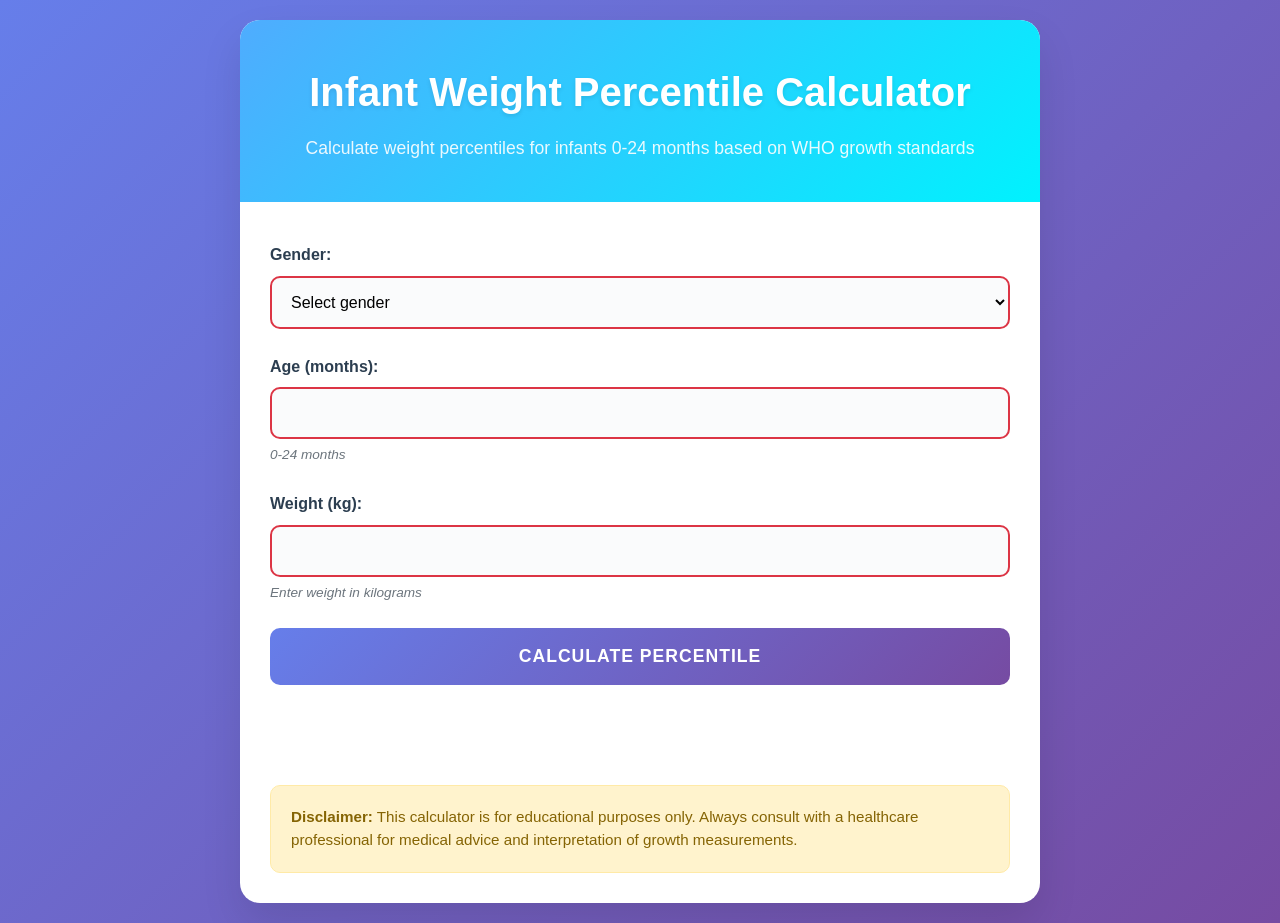
==== index.html @ 7ba15d12 "Create infant weight percentile calculator with HTML, CSS, and JS Co-authored-by: kara.limchiu <kara" ====
<!DOCTYPE html>
<html lang="en">
<head>
    <meta charset="UTF-8">
    <meta name="viewport" content="width=device-width, initial-scale=1.0">
    <title>Infant Weight Percentile Calculator</title>
    <link rel="stylesheet" href="styles.css">
</head>
<body>
    <div class="container">
        <header>
            <h1>Infant Weight Percentile Calculator</h1>
            <p>Calculate weight percentiles for infants 0-24 months based on WHO growth standards</p>
        </header>

        <div class="calculator-card">
            <form id="percentile-form">
                <div class="input-group">
                    <label for="gender">Gender:</label>
                    <select id="gender" required>
                        <option value="">Select gender</option>
                        <option value="male">Male</option>
                        <option value="female">Female</option>
                    </select>
                </div>

                <div class="input-group">
                    <label for="age-months">Age (months):</label>
                    <input type="number" id="age-months" min="0" max="24" step="0.1" required>
                    <span class="input-help">0-24 months</span>
                </div>

                <div class="input-group">
                    <label for="weight">Weight (kg):</label>
                    <input type="number" id="weight" min="1" max="20" step="0.01" required>
                    <span class="input-help">Enter weight in kilograms</span>
                </div>

                <button type="submit">Calculate Percentile</button>
            </form>

            <div id="result" class="result-section" style="display: none;">
                <h3>Result</h3>
                <div class="result-content">
                    <div class="percentile-display">
                        <span class="percentile-number" id="percentile-value">--</span>
                        <span class="percentile-label">percentile</span>
                    </div>
                    <div class="result-details">
                        <p id="result-interpretation"></p>
                        <div class="percentile-ranges">
                            <div class="range-item">
                                <span class="range-label">Below 3rd percentile:</span>
                                <span class="range-description">Underweight</span>
                            </div>
                            <div class="range-item">
                                <span class="range-label">3rd-97th percentile:</span>
                                <span class="range-description">Normal weight</span>
                            </div>
                            <div class="range-item">
                                <span class="range-label">Above 97th percentile:</span>
                                <span class="range-description">Overweight</span>
                            </div>
                        </div>
                    </div>
                </div>
            </div>
        </div>

        <div class="disclaimer">
            <p><strong>Disclaimer:</strong> This calculator is for educational purposes only. Always consult with a healthcare professional for medical advice and interpretation of growth measurements.</p>
        </div>
    </div>

    <script src="script.js"></script>
</body>
</html>
---- styles.css ----
/* Reset and base styles */
* {
    margin: 0;
    padding: 0;
    box-sizing: border-box;
}

body {
    font-family: 'Segoe UI', Tahoma, Geneva, Verdana, sans-serif;
    line-height: 1.6;
    color: #333;
    background: linear-gradient(135deg, #667eea 0%, #764ba2 100%);
    min-height: 100vh;
    padding: 20px;
}

.container {
    max-width: 800px;
    margin: 0 auto;
    background: white;
    border-radius: 20px;
    box-shadow: 0 20px 40px rgba(0, 0, 0, 0.1);
    overflow: hidden;
}

/* Header styles */
header {
    background: linear-gradient(135deg, #4facfe 0%, #00f2fe 100%);
    color: white;
    padding: 40px 30px;
    text-align: center;
}

header h1 {
    font-size: 2.5rem;
    font-weight: 700;
    margin-bottom: 10px;
    text-shadow: 0 2px 4px rgba(0, 0, 0, 0.1);
}

header p {
    font-size: 1.1rem;
    opacity: 0.9;
    font-weight: 300;
}

/* Calculator card styles */
.calculator-card {
    padding: 40px 30px;
    background: white;
}

/* Form styles */
#percentile-form {
    margin-bottom: 30px;
}

.input-group {
    margin-bottom: 25px;
}

.input-group label {
    display: block;
    font-weight: 600;
    margin-bottom: 8px;
    color: #2c3e50;
    font-size: 1rem;
}

.input-group input,
.input-group select {
    width: 100%;
    padding: 15px;
    border: 2px solid #e1e8ed;
    border-radius: 10px;
    font-size: 1rem;
    transition: all 0.3s ease;
    background: #fafbfc;
}

.input-group input:focus,
.input-group select:focus {
    outline: none;
    border-color: #4facfe;
    background: white;
    box-shadow: 0 0 0 3px rgba(79, 172, 254, 0.1);
}

.input-help {
    display: block;
    font-size: 0.85rem;
    color: #6c757d;
    margin-top: 5px;
    font-style: italic;
}

/* Button styles */
button[type="submit"] {
    width: 100%;
    background: linear-gradient(135deg, #667eea 0%, #764ba2 100%);
    color: white;
    border: none;
    padding: 18px;
    border-radius: 10px;
    font-size: 1.1rem;
    font-weight: 600;
    cursor: pointer;
    transition: all 0.3s ease;
    text-transform: uppercase;
    letter-spacing: 1px;
}

button[type="submit"]:hover {
    transform: translateY(-2px);
    box-shadow: 0 10px 20px rgba(102, 126, 234, 0.4);
}

button[type="submit"]:active {
    transform: translateY(0);
}

/* Result section styles */
.result-section {
    background: linear-gradient(135deg, #f8f9ff 0%, #e8f4fd 100%);
    border-radius: 15px;
    padding: 30px;
    margin-top: 30px;
    border: 1px solid #e1e8ed;
}

.result-section h3 {
    color: #2c3e50;
    margin-bottom: 20px;
    font-size: 1.5rem;
    text-align: center;
}

.result-content {
    display: flex;
    flex-direction: column;
    gap: 25px;
}

/* Percentile display */
.percentile-display {
    text-align: center;
    padding: 25px;
    background: white;
    border-radius: 15px;
    box-shadow: 0 5px 15px rgba(0, 0, 0, 0.05);
}

.percentile-number {
    font-size: 3.5rem;
    font-weight: 700;
    display: block;
    margin-bottom: 5px;
}

.percentile-number.normal {
    color: #28a745;
}

.percentile-number.low {
    color: #dc3545;
}

.percentile-number.high {
    color: #fd7e14;
}

.percentile-label {
    font-size: 1.2rem;
    color: #6c757d;
    font-weight: 500;
}

/* Result details */
.result-details {
    background: white;
    padding: 25px;
    border-radius: 15px;
    box-shadow: 0 5px 15px rgba(0, 0, 0, 0.05);
}

#result-interpretation {
    font-size: 1.1rem;
    text-align: center;
    margin-bottom: 25px;
    padding: 15px;
    background: #f8f9fa;
    border-radius: 10px;
    font-weight: 500;
}

/* Percentile ranges */
.percentile-ranges {
    display: grid;
    gap: 12px;
}

.range-item {
    display: flex;
    justify-content: space-between;
    align-items: center;
    padding: 12px 15px;
    background: #f8f9fa;
    border-radius: 8px;
    border-left: 4px solid #e9ecef;
}

.range-item:nth-child(1) {
    border-left-color: #dc3545;
}

.range-item:nth-child(2) {
    border-left-color: #28a745;
}

.range-item:nth-child(3) {
    border-left-color: #fd7e14;
}

.range-label {
    font-weight: 600;
    color: #2c3e50;
}

.range-description {
    color: #6c757d;
    font-weight: 500;
}

/* Disclaimer */
.disclaimer {
    background: #fff3cd;
    border: 1px solid #ffeaa7;
    border-radius: 10px;
    padding: 20px;
    margin: 30px;
    color: #856404;
}

.disclaimer p {
    margin: 0;
    font-size: 0.95rem;
    line-height: 1.5;
}

/* Responsive design */
@media (max-width: 768px) {
    body {
        padding: 10px;
    }
    
    .container {
        border-radius: 15px;
    }
    
    header {
        padding: 30px 20px;
    }
    
    header h1 {
        font-size: 2rem;
    }
    
    .calculator-card {
        padding: 30px 20px;
    }
    
    .disclaimer {
        margin: 20px;
        padding: 15px;
    }
    
    .percentile-number {
        font-size: 2.5rem;
    }
    
    .result-content {
        gap: 20px;
    }
    
    .result-details,
    .percentile-display {
        padding: 20px;
    }
}

@media (max-width: 480px) {
    header h1 {
        font-size: 1.8rem;
    }
    
    header p {
        font-size: 1rem;
    }
    
    .calculator-card {
        padding: 20px 15px;
    }
    
    .disclaimer {
        margin: 15px;
        padding: 12px;
    }
    
    .percentile-number {
        font-size: 2rem;
    }
    
    .range-item {
        flex-direction: column;
        align-items: flex-start;
        gap: 5px;
    }
}

/* Animation for result appearance */
.result-section {
    animation: slideUp 0.5s ease-out;
}

@keyframes slideUp {
    from {
        opacity: 0;
        transform: translateY(30px);
    }
    to {
        opacity: 1;
        transform: translateY(0);
    }
}

/* Loading state */
.loading {
    opacity: 0.7;
    pointer-events: none;
}

/* Form validation styles */
.input-group input:invalid,
.input-group select:invalid {
    border-color: #dc3545;
}

.input-group input:valid,
.input-group select:valid {
    border-color: #28a745;
}
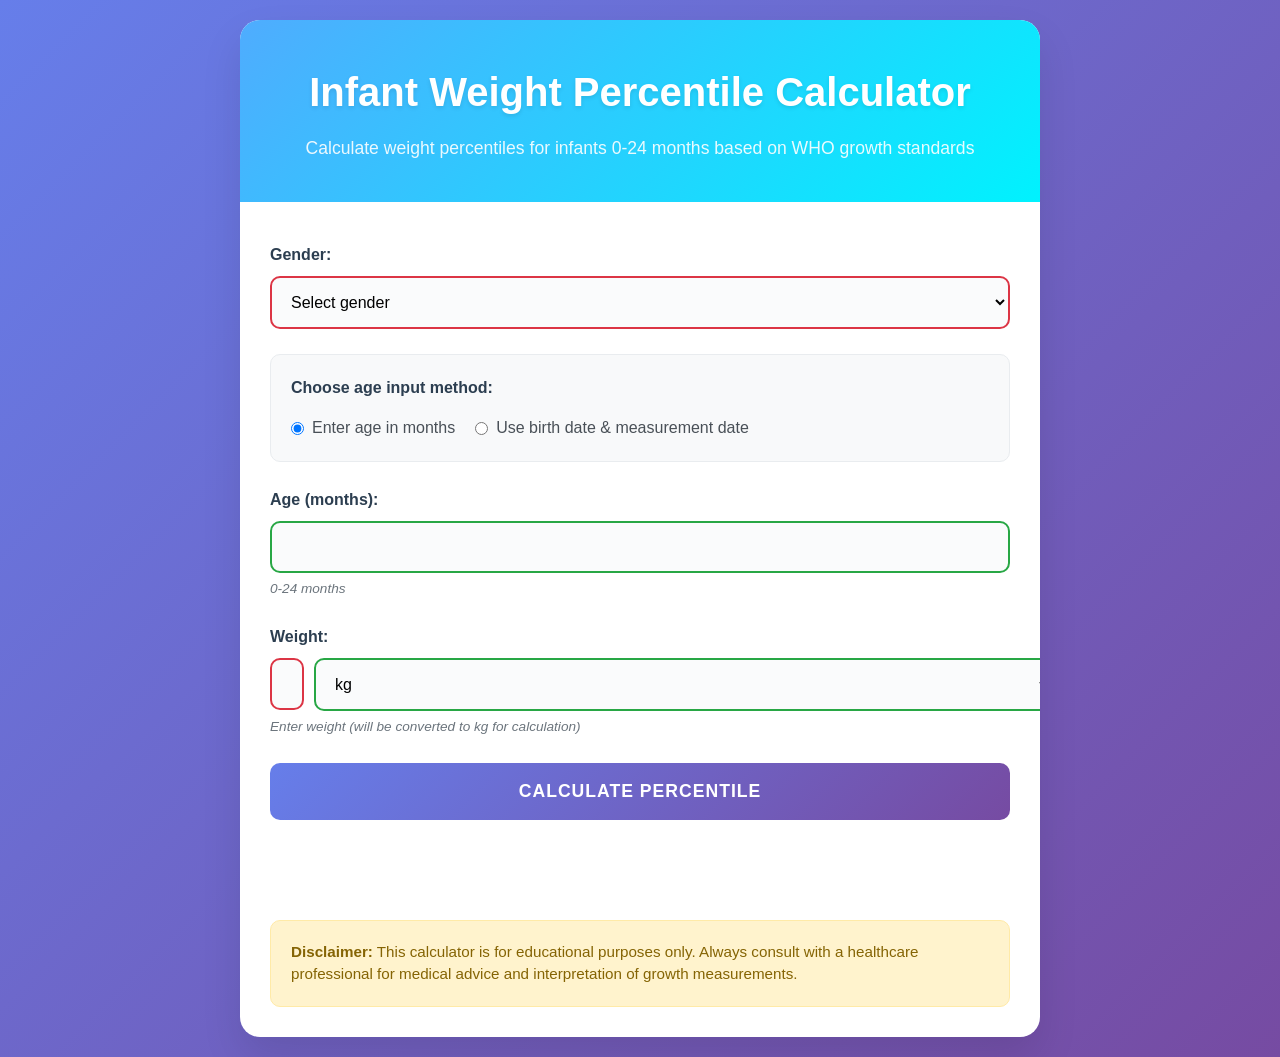
==== commit c06ee5eb: "Add flexible age input and weight unit conversion options Co-authored-by: kara.limchiu <kara.limchiu" ====
--- a/index.html
+++ b/index.html
@@ -24,16 +24,53 @@
                     </select>
                 </div>
 
-                <div class="input-group">
+                <!-- Age Input Options -->
+                <div class="input-method-selector">
+                    <label class="method-label">Choose age input method:</label>
+                    <div class="radio-group">
+                        <label class="radio-option">
+                            <input type="radio" name="age-method" value="months" checked>
+                            <span>Enter age in months</span>
+                        </label>
+                        <label class="radio-option">
+                            <input type="radio" name="age-method" value="dates">
+                            <span>Use birth date & measurement date</span>
+                        </label>
+                    </div>
+                </div>
+
+                <!-- Age in Months (Default) -->
+                <div class="input-group" id="age-months-group">
                     <label for="age-months">Age (months):</label>
-                    <input type="number" id="age-months" min="0" max="24" step="0.1" required>
+                    <input type="number" id="age-months" min="0" max="24" step="0.1">
                     <span class="input-help">0-24 months</span>
                 </div>
 
+                <!-- Date-based Age Input -->
+                <div class="input-group-dates" id="date-inputs-group" style="display: none;">
+                    <div class="input-group">
+                        <label for="birth-date">Date of Birth:</label>
+                        <input type="date" id="birth-date">
+                        <span class="input-help">Infant's birth date</span>
+                    </div>
+                    <div class="input-group">
+                        <label for="measurement-date">Measurement Date:</label>
+                        <input type="date" id="measurement-date">
+                        <span class="input-help">Date when weight was measured</span>
+                    </div>
+                </div>
+
+                <!-- Weight Input with Unit Selection -->
                 <div class="input-group">
-                    <label for="weight">Weight (kg):</label>
-                    <input type="number" id="weight" min="1" max="20" step="0.01" required>
-                    <span class="input-help">Enter weight in kilograms</span>
+                    <label for="weight">Weight:</label>
+                    <div class="weight-input-container">
+                        <input type="number" id="weight" min="0.1" step="0.01" required>
+                        <select id="weight-unit" class="unit-selector">
+                            <option value="kg">kg</option>
+                            <option value="lb">lb</option>
+                        </select>
+                    </div>
+                    <span class="input-help">Enter weight (will be converted to kg for calculation)</span>
                 </div>
 
                 <button type="submit">Calculate Percentile</button>
--- a/styles.css
+++ b/styles.css
@@ -348,4 +348,89 @@
 .input-group input:valid,
 .input-group select:valid {
     border-color: #28a745;
+}
+
+/* New Input Method Selector */
+.input-method-selector {
+    margin-bottom: 25px;
+    padding: 20px;
+    background: #f8f9fa;
+    border-radius: 10px;
+    border: 1px solid #e9ecef;
+}
+
+.method-label {
+    display: block;
+    font-weight: 600;
+    margin-bottom: 15px;
+    color: #2c3e50;
+    font-size: 1rem;
+}
+
+.radio-group {
+    display: flex;
+    gap: 20px;
+    flex-wrap: wrap;
+}
+
+.radio-option {
+    display: flex;
+    align-items: center;
+    gap: 8px;
+    cursor: pointer;
+    font-weight: 500;
+    color: #495057;
+}
+
+.radio-option input[type="radio"] {
+    width: auto;
+    margin: 0;
+}
+
+/* Date Input Groups */
+.input-group-dates {
+    display: grid;
+    gap: 20px;
+    margin-bottom: 25px;
+    padding: 20px;
+    background: #f8f9fa;
+    border-radius: 10px;
+    border: 1px solid #e9ecef;
+}
+
+/* Weight Input Container */
+.weight-input-container {
+    display: flex;
+    gap: 10px;
+    align-items: center;
+}
+
+.weight-input-container input {
+    flex: 1;
+    margin: 0;
+}
+
+.unit-selector {
+    width: auto;
+    min-width: 70px;
+    padding: 15px 10px;
+    margin: 0;
+    flex-shrink: 0;
+}
+
+/* Additional responsive adjustments for new elements */
+@media (max-width: 768px) {
+    .radio-group {
+        flex-direction: column;
+        gap: 15px;
+    }
+    
+    .weight-input-container {
+        flex-direction: column;
+        gap: 10px;
+    }
+    
+    .unit-selector {
+        width: 100%;
+    }
 }
